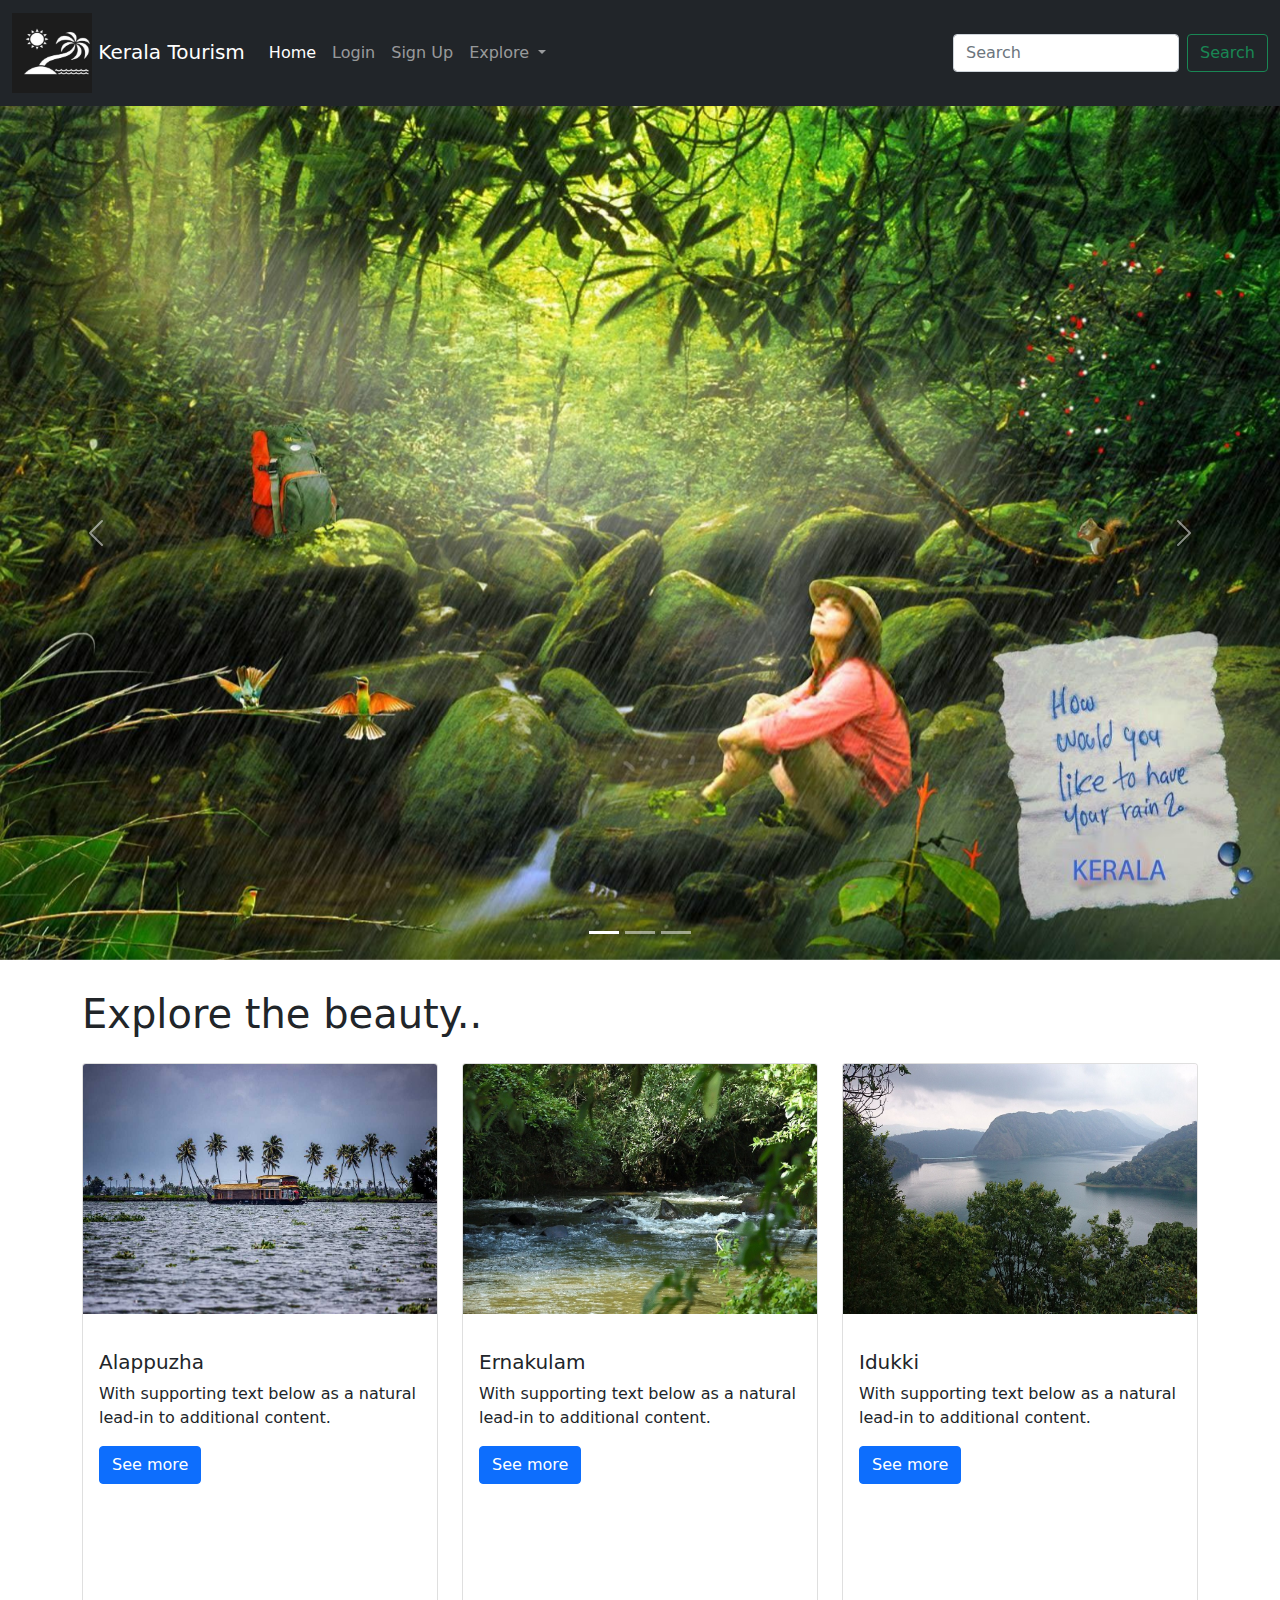
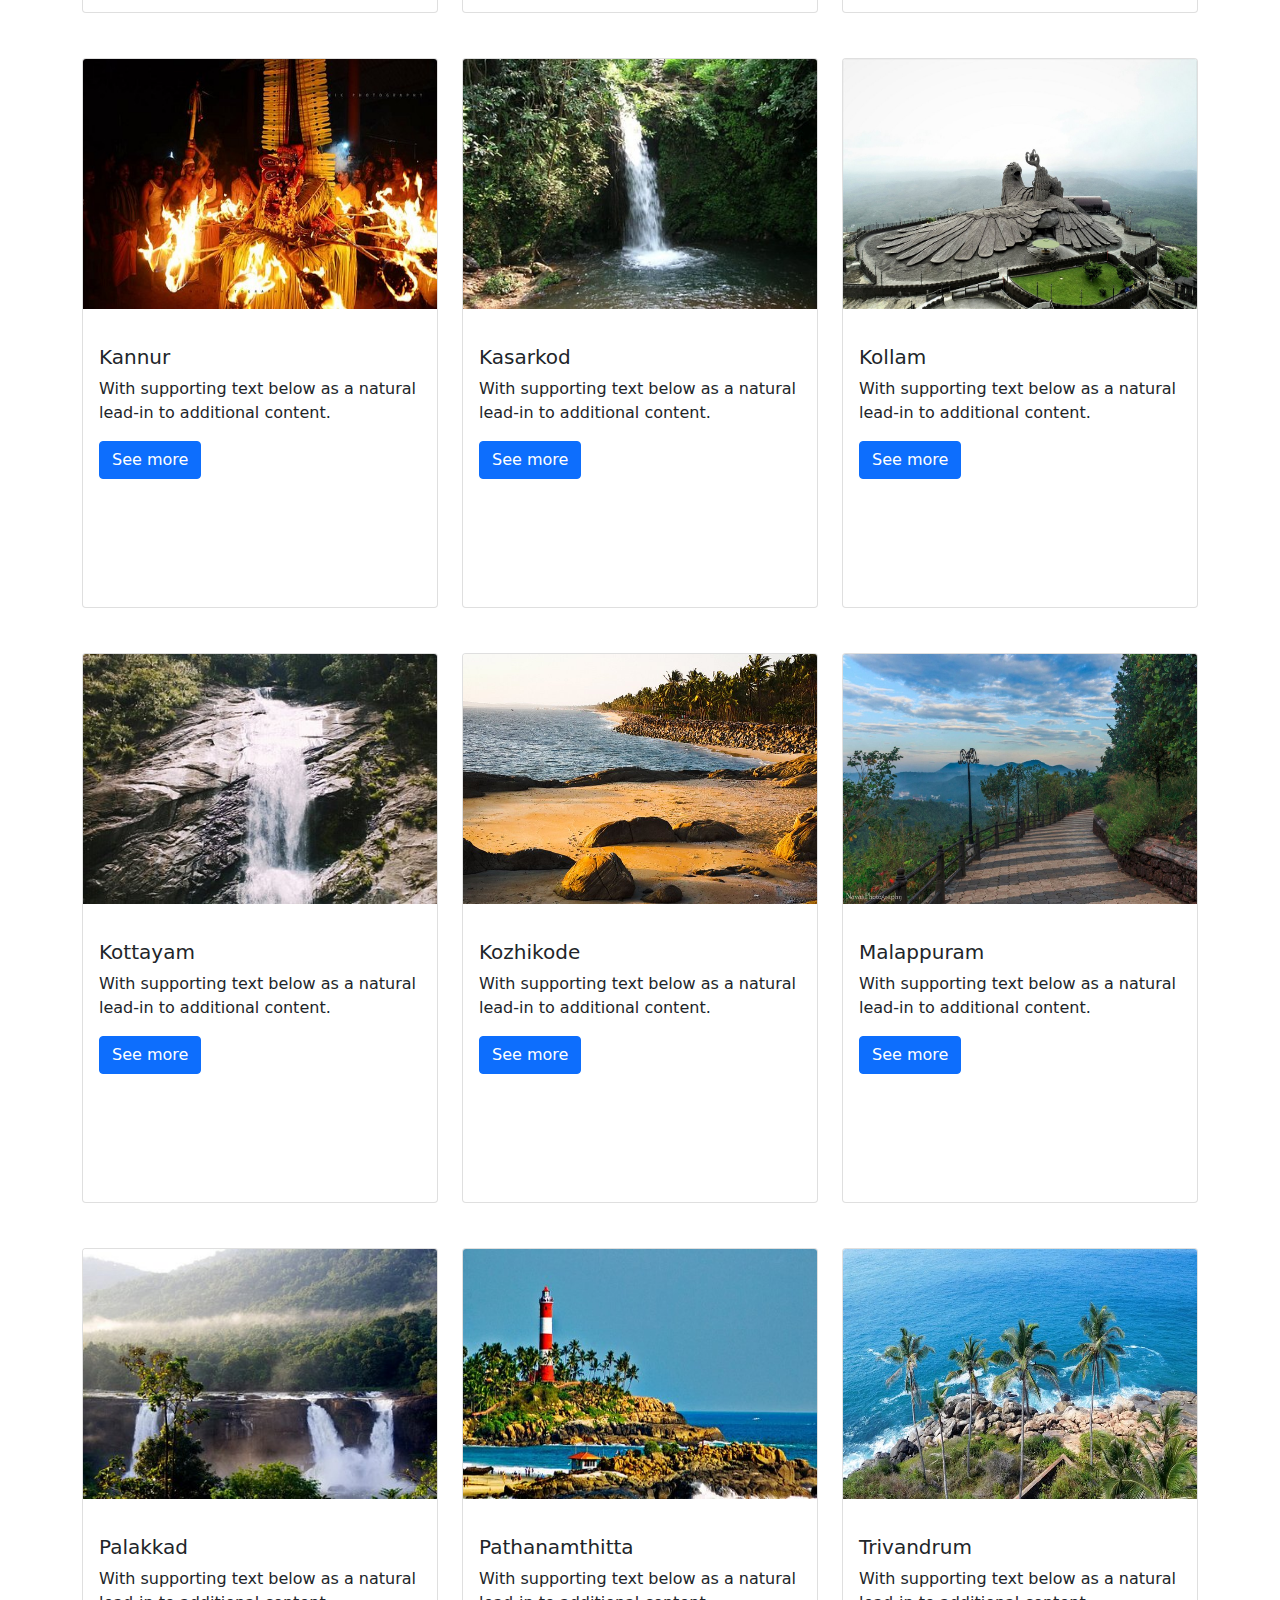
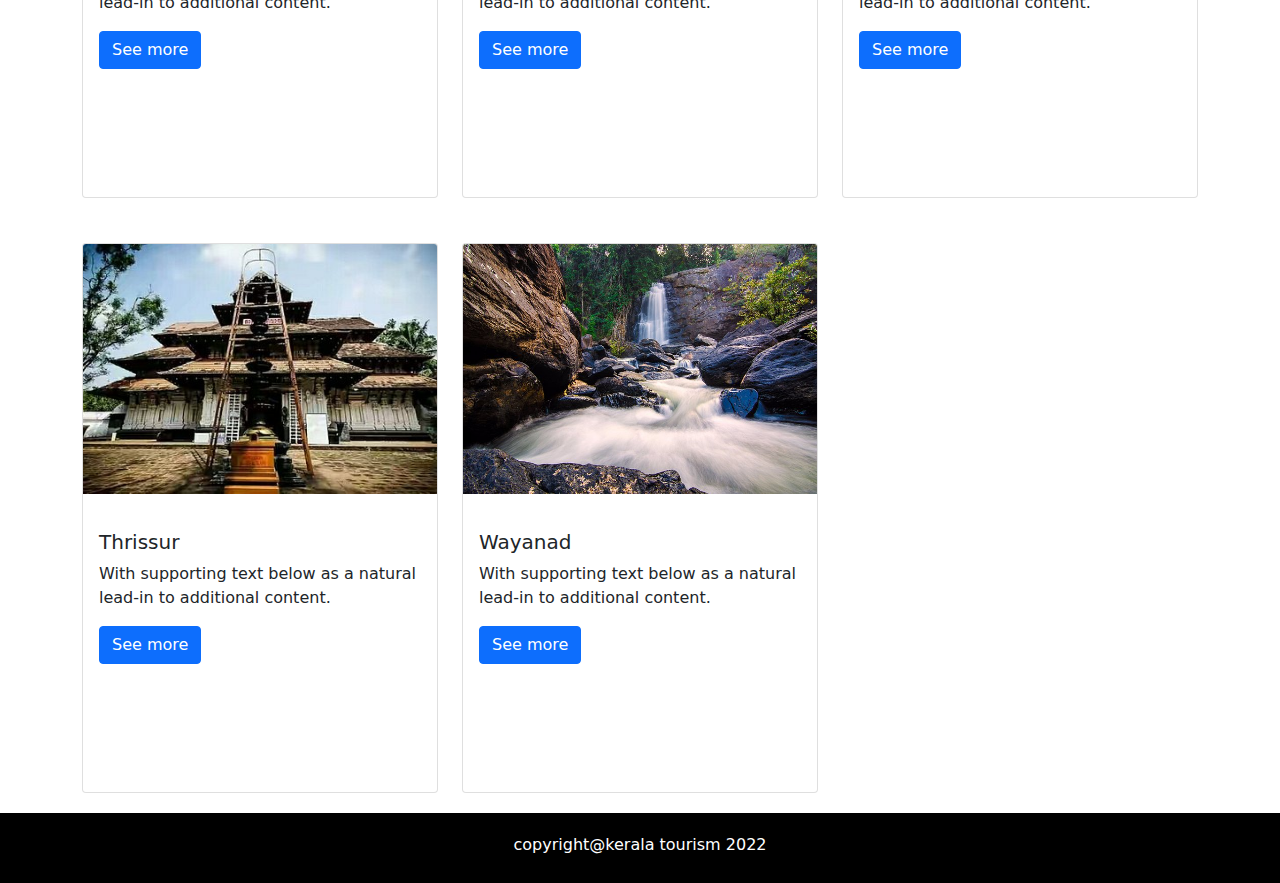
==== index.html @ 1385c90e "Initial commit" ====
<!DOCTYPE html>
<html lang="en">
<head>
    <meta charset="UTF-8">
    <meta http-equiv="X-UA-Compatible" content="IE=edge">
    <meta name="viewport" content="width=device-width, initial-scale=1.0">
    <link rel="stylesheet" href="./css/style.css">
    <script src="https://cdn.jsdelivr.net/npm/@popperjs/core@2.10.2/dist/umd/popper.min.js" integrity="sha384-7+zCNj/IqJ95wo16oMtfsKbZ9ccEh31eOz1HGyDuCQ6wgnyJNSYdrPa03rtR1zdB" crossorigin="anonymous"></script>
<script src="https://cdn.jsdelivr.net/npm/bootstrap@5.1.3/dist/js/bootstrap.min.js" integrity="sha384-QJHtvGhmr9XOIpI6YVutG+2QOK9T+ZnN4kzFN1RtK3zEFEIsxhlmWl5/YESvpZ13" crossorigin="anonymous"></script>
    <link rel="stylesheet" href="./css/bootstrap.min.css">
 
   
    <title>Kerala Tourism</title>
</head>
<body>
    <!-- header -->
    <nav class="navbar navbar-expand-lg navbar-dark bg-dark">
        <div class="container-fluid">
          <a class="navbar-brand" href="#">
            <img src="./images/black and white logo.png" alt="" width="80" height="80">
            Kerala  Tourism</a>
          <button class="navbar-toggler" type="button" data-bs-toggle="collapse" data-bs-target="#navbarSupportedContent" aria-controls="navbarSupportedContent" aria-expanded="false" aria-label="Toggle navigation">
            <span class="navbar-toggler-icon"></span>
          </button>
          <div class="collapse navbar-collapse" id="navbarSupportedContent">
            <ul class="navbar-nav me-auto mb-2 mb-lg-0">
              <li class="nav-item">
                <a class="nav-link active" aria-current="page" href="#">Home</a>
              </li>
              <li class="nav-item">
                <a class="nav-link" href="./login.html">Login</a>
              </li>
              <li class="nav-item">
                <a class="nav-link" href="./signup.html">Sign Up</a>
              </li>
              <li class="nav-item dropdown">
                <a class="nav-link dropdown-toggle" href="#" id="navbarDropdown" role="button" data-bs-toggle="dropdown" aria-expanded="false">
                  Explore
                </a>
                <ul class="dropdown-menu" aria-labelledby="navbarDropdown">
                  <li><a class="dropdown-item" href="./alappuzha.html">Alappuzha</a></li>
                  <li><a class="dropdown-item" href="./ernakulam.html">Ernakulam</a></li>
                  <li><a class="dropdown-item" href="./idukki.html">Idukki</a></li>
                  <li><a class="dropdown-item" href="./kannur.html">Kannur</a></li>
                  <li><a class="dropdown-item" href="./kasarkod.html">Kasaragod</a></li>
                  <li><a class="dropdown-item" href="#">Kollam</a></li>
                  <li><a class="dropdown-item" href="#">Kottayam</a></li>
                  <li><a class="dropdown-item" href="#">Kozhikode</a></li>
                  <li><a class="dropdown-item" href="#">Malappuram</a></li>
                  <li><a class="dropdown-item" href="#">Palakkad</a></li>
                  <li><a class="dropdown-item" href="#">Pathanamthitta</a></li>
                  <li><a class="dropdown-item" href="#">Thiruvananthapuram</a></li>
                  <li><a class="dropdown-item" href="#">Thrissur</a></li>
                  <li><a class="dropdown-item" href="#">Wayanad</a></li>
                  <li><hr class="dropdown-divider"></li>
                  <li><a class="dropdown-item" href="#">Need a place to stay?</a></li>
                </ul>
              </li>
             
            </ul>
            <form class="d-flex">
              <input class="form-control me-2" type="search" placeholder="Search" aria-label="Search">
              <button class="btn btn-outline-success" type="submit">Search</button>
            </form>
          </div>
        </div>
      </nav>
      <!-- header -->
      <!-- carousel -->
      
      <div id="carouselExampleIndicators" class="carousel slide" data-bs-ride="carousel">
        <div class="carousel-indicators">
          <button type="button" data-bs-target="#carouselExampleIndicators" data-bs-slide-to="0" class="active" aria-current="true" aria-label="Slide 1"></button>
          <button type="button" data-bs-target="#carouselExampleIndicators" data-bs-slide-to="1" aria-label="Slide 2"></button>
          <button type="button" data-bs-target="#carouselExampleIndicators" data-bs-slide-to="2" aria-label="Slide 3"></button>
        </div>
        <div class="carousel-inner">
          <div class="carousel-item active">
            <img src="./images/rain.jpg" class="d-block w-100" alt="...">
          </div>
          <div class="carousel-item">
            <img src="./images/elephant.jpg" class="d-block w-100" alt="...">
          </div>
          <div class="carousel-item">
            <img src="./images/kathakali new.jpg" class="d-block w-100" alt="...">
          </div>
        
        </div>
        <button class="carousel-control-prev" type="button" data-bs-target="#carouselExampleIndicators" data-bs-slide="prev">
          <span class="carousel-control-prev-icon" aria-hidden="true"></span>
          <span class="visually-hidden">Previous</span>
        </button>
        <button class="carousel-control-next" type="button" data-bs-target="#carouselExampleIndicators" data-bs-slide="next">
          <span class="carousel-control-next-icon" aria-hidden="true"></span>
          <span class="visually-hidden">Next</span>
        </button>
      </div>
   
      <!-- carousel -->
      <!-- content -->
      <div class="container col-lg-12">
          <h1>Explore the beauty..</h1>
        <div class="row" style="margin-top:25px">
            <div class="col-sm-4">
              <div class="card">
                <img src="./images/alapuzha.jpg" class="card-img-top" alt="..." height="250px">
                <div class="card-body">
                  <h5 class="card-title">Alappuzha</h5>
                  <p class="card-text">With supporting text below as a natural lead-in to additional content.</p>
                  <a href="#" class="btn btn-primary">See more</a>
                </div>
              </div>
            </div>
            <div class="col-sm-4">
              <div class="card">
                <img src="./images/ernakulam.jpg" class="card-img-top" alt="..." height="250px">
                <div class="card-body">
                  <h5 class="card-title">Ernakulam</h5>
                  <p class="card-text">With supporting text below as a natural lead-in to additional content.</p>
                  <a href="#" class="btn btn-primary">See more</a>
                </div>
              </div>
            </div>
            <div class="col-sm-4">
                <div class="card" >
                  <img src="./images/idukki.jpg" class="card-img-top" alt="... " height="250px">
                  <div class="card-body">
                    <h5 class="card-title">Idukki</h5>
                    <p class="card-text">With supporting text below as a natural lead-in to additional content.</p>
                    <a href="#" class="btn btn-primary">See more</a>
                  </div>
                </div>
              </div>
          </div>

          <div class="row" style="margin-top:25px">
            <div class="col-sm-4">
              <div class="card">
                <img src="./images/kannur.jpg" class="card-img-top" alt="... " height="250px">
                <div class="card-body">
                  <h5 class="card-title">Kannur</h5>
                  <p class="card-text">With supporting text below as a natural lead-in to additional content.</p>
                  <a href="#" class="btn btn-primary">See more</a>
                </div>
              </div>
            </div>
            <div class="col-sm-4">
              <div class="card">
                <img src="./images/kasarkod.jpg" class="card-img-top" alt="... " height="250px">
                <div class="card-body">
                  <h5 class="card-title">Kasarkod</h5>
                  <p class="card-text">With supporting text below as a natural lead-in to additional content.</p>
                  <a href="#" class="btn btn-primary">See more</a>
                </div>
              </div>
            </div>
            <div class="col-sm-4">
                <div class="card">
                  <img src="./images/kollam.jpg" class="card-img-top" alt="... " height="250px">
                  <div class="card-body">
                    <h5 class="card-title">Kollam</h5>
                    <p class="card-text">With supporting text below as a natural lead-in to additional content.</p>
                    <a href="#" class="btn btn-primary">See more</a>
                  </div>
                </div>
              </div>
          </div>

          <div class="row" style="margin-top:25px">
            <div class="col-sm-4">
              <div class="card">
                <img src="./images/kottayam.jpg" class="card-img-top" alt="... " height="250px">
                <div class="card-body">
                  <h5 class="card-title">Kottayam</h5>
                  <p class="card-text">With supporting text below as a natural lead-in to additional content.</p>
                  <a href="#" class="btn btn-primary">See more</a>
                </div>
              </div>
            </div>
            <div class="col-sm-4">
              <div class="card">
                <img src="./images/calicut.jpg" class="card-img-top" alt="... " height="250px">
                <div class="card-body">
                  <h5 class="card-title">Kozhikode</h5>
                  <p class="card-text">With supporting text below as a natural lead-in to additional content.</p>
                  <a href="#" class="btn btn-primary">See more</a>
                </div>
              </div>
            </div>
            <div class="col-sm-4">
                <div class="card">
                  <img src="./images/malappuram1.jpg" class="card-img-top" alt="... " height="250px">
                  <div class="card-body">
                    <h5 class="card-title">Malappuram</h5>
                    <p class="card-text">With supporting text below as a natural lead-in to additional content.</p>
                    <a href="#" class="btn btn-primary">See more</a>
                  </div>
                </div>
              </div>
          </div>
          <div class="row" style="margin-top:25px">
            <div class="col-sm-4">
              <div class="card">
                <img src="./images/palakkad.jpg" class="card-img-top" alt="... " height="250px">
                <div class="card-body">
                  <h5 class="card-title">Palakkad</h5>
                  <p class="card-text">With supporting text below as a natural lead-in to additional content.</p>
                  <a href="#" class="btn btn-primary">See more</a>
                </div>
              </div>
            </div>
            <div class="col-sm-4">
              <div class="card">
                <img src="./images/pathanamthitta.jpg" class="card-img-top" alt="... " height="250px">
                <div class="card-body">
                  <h5 class="card-title">Pathanamthitta</h5>
                  <p class="card-text">With supporting text below as a natural lead-in to additional content.</p>
                  <a href="#" class="btn btn-primary">See more</a>
                </div>
              </div>
            </div>
            <div class="col-sm-4">
                <div class="card">
                  <img src="./images/trivandrum.jpg" class="card-img-top" alt="... " height="250px">
                  <div class="card-body">
                    <h5 class="card-title">Trivandrum</h5>
                    <p class="card-text">With supporting text below as a natural lead-in to additional content.</p>
                    <a href="#" class="btn btn-primary">See more</a>
                  </div>
                </div>
              </div>
          </div>
          <div class="row" style="margin-top:25px">
            <div class="col-sm-4">
              <div class="card">
                <img src="./images/thrissur.jpg" class="card-img-top" alt="... " height="250px">
                <div class="card-body">
                  <h5 class="card-title">Thrissur</h5>
                  <p class="card-text">With supporting text below as a natural lead-in to additional content.</p>
                  <a href="#" class="btn btn-primary">See more</a>
                </div>
              </div>
            </div>
            <div class="col-sm-4">
              <div class="card">
                <img src="./images/wayanad.jpg" class="card-img-top" alt="... " height="250px">
                <div class="card-body">
                  <h5 class="card-title">Wayanad</h5>
                  <p class="card-text">With supporting text below as a natural lead-in to additional content.</p>
                  <a href="#" class="btn btn-primary">See more</a>
                </div>
              </div>
            </div>
           
          </div>
      </div>
      <!-- content -->
      <!-- footer -->
      <div class="footer" >
       <p>copyright@kerala tourism 2022</p>
      </div>
      <!-- footer -->
</body>
</html>
---- css/style.css ----
*{
    margin: 0;
    padding: 0;
}
.myMargin{
    margin: 25px;
}
.footer
{
    height: 70px;
    background-color: black;
    color: white;
   
}
.footer p{
    text-align: center;
    padding-top: 20px;
}
.login-content
{
    background-image: url("../images/f.jpg");
    background-size:cover;
    background-repeat:no-repeat;
    
   
    display: grid;
    place-items: center;

}.loginForm{
   
    background-color: white;
    opacity: 0.55;
    padding: 10px;
    margin-top: 40px;
   margin-bottom: 50px;


}
.loginForm h4{
    text-align:center;
}
.signUpForm{
    margin-left: 150px;
    background-color: white;
    opacity: 0.55;
    padding: 10px;
    height:550px;
}
.signUpForm h4{
    text-align:center;
}
.container{
    padding-top: 30px;
}
.card{
    height: 550px;
    margin-bottom: 20px;;
}
.card-body
{
    margin-top: 20px;
}
.district{
    padding-top: 20px;
    padding-left: 50px;
    padding-right: 50px;
    padding-bottom: 20px;
}
.district h1{
    text-align: center;
}
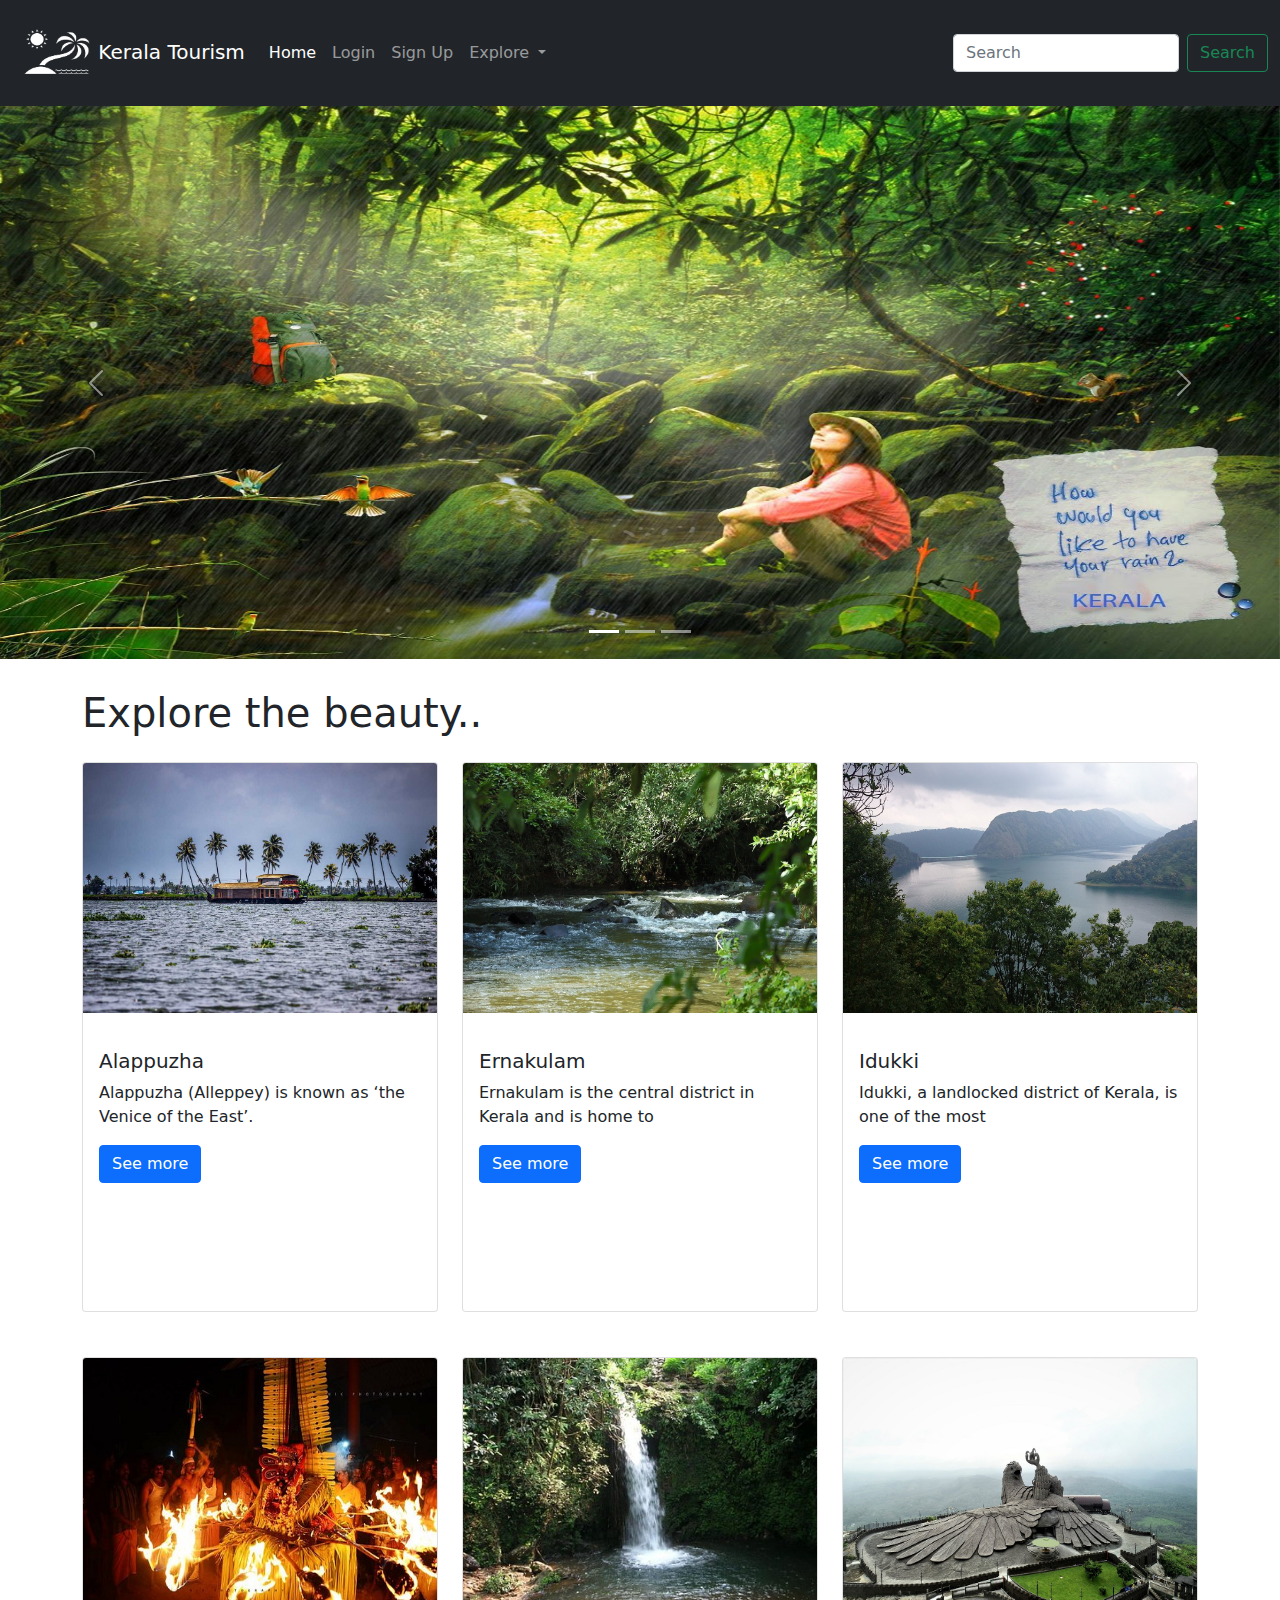
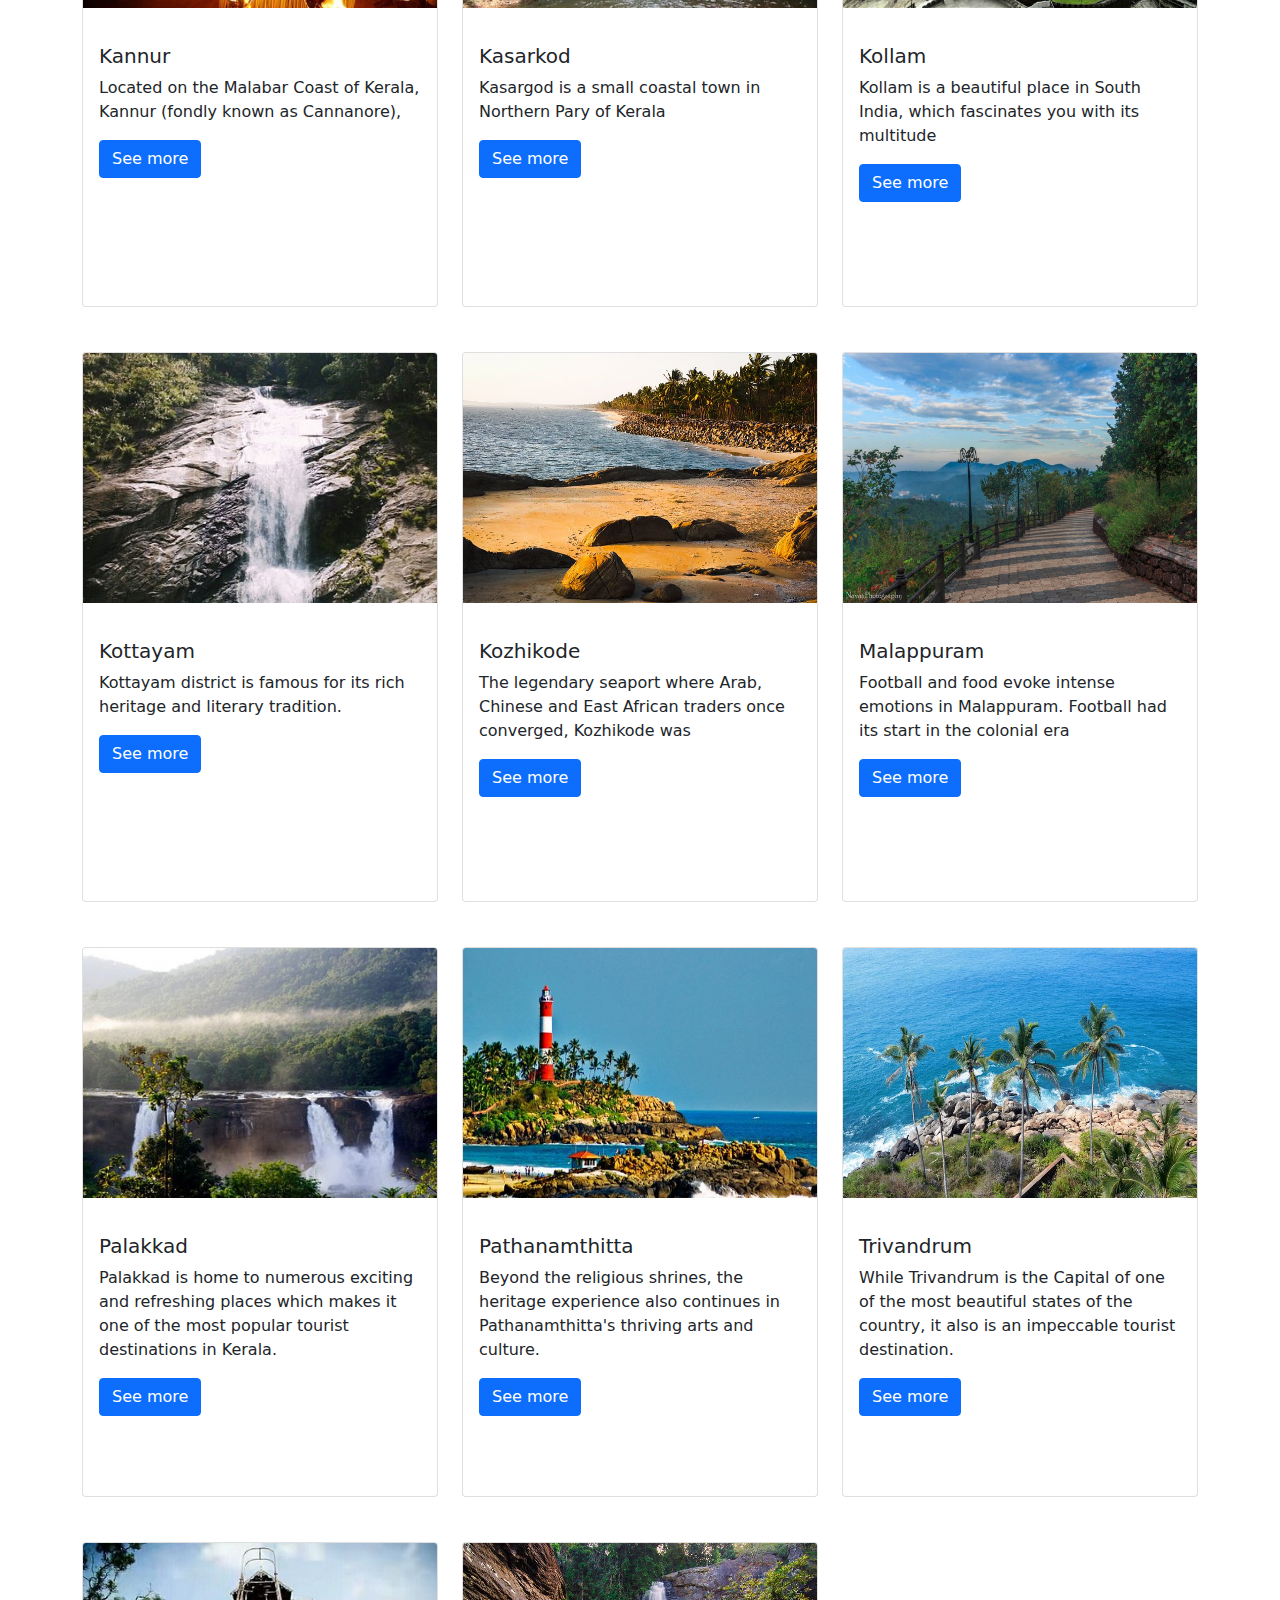
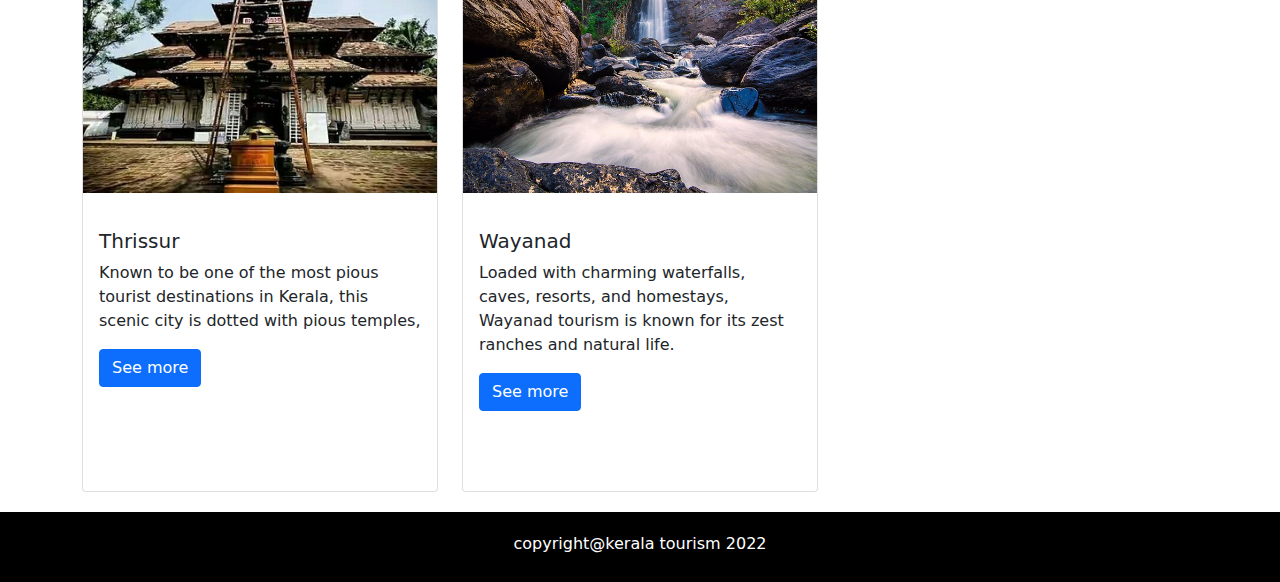
==== commit 3a64cdd2: "validation added" ====
--- a/index.html
+++ b/index.html
@@ -14,16 +14,16 @@
 </head>
 <body>
     <!-- header -->
-    <nav class="navbar navbar-expand-lg navbar-dark bg-dark">
+    <nav class="navbar navbar-expand-lg navbar-dark bg-dark ">
         <div class="container-fluid">
           <a class="navbar-brand" href="#">
-            <img src="./images/black and white logo.png" alt="" width="80" height="80">
+            <img src="./images/transparent logo.png" alt="" width="80" height="80">
             Kerala  Tourism</a>
           <button class="navbar-toggler" type="button" data-bs-toggle="collapse" data-bs-target="#navbarSupportedContent" aria-controls="navbarSupportedContent" aria-expanded="false" aria-label="Toggle navigation">
             <span class="navbar-toggler-icon"></span>
           </button>
-          <div class="collapse navbar-collapse" id="navbarSupportedContent">
-            <ul class="navbar-nav me-auto mb-2 mb-lg-0">
+          <div class="collapse navbar-collapse "  id="navbarSupportedContent">
+            <ul class="navbar-nav me-auto mb-2 mb-lg-0 ">
               <li class="nav-item">
                 <a class="nav-link active" aria-current="page" href="#">Home</a>
               </li>
@@ -67,7 +67,7 @@
       </nav>
       <!-- header -->
       <!-- carousel -->
-      
+      <div>
       <div id="carouselExampleIndicators" class="carousel slide" data-bs-ride="carousel">
         <div class="carousel-indicators">
           <button type="button" data-bs-target="#carouselExampleIndicators" data-bs-slide-to="0" class="active" aria-current="true" aria-label="Slide 1"></button>
@@ -75,13 +75,13 @@
           <button type="button" data-bs-target="#carouselExampleIndicators" data-bs-slide-to="2" aria-label="Slide 3"></button>
         </div>
         <div class="carousel-inner">
-          <div class="carousel-item active">
-            <img src="./images/rain.jpg" class="d-block w-100" alt="...">
-          </div>
-          <div class="carousel-item">
+          <div class="carousel-item active carouselImage">
+            <img src="./images/rain.jpg" class="d-block w-100" alt="..." >
+          </div>
+          <div class="carousel-item carouselImage">
             <img src="./images/elephant.jpg" class="d-block w-100" alt="...">
           </div>
-          <div class="carousel-item">
+          <div class="carousel-item carouselImage">
             <img src="./images/kathakali new.jpg" class="d-block w-100" alt="...">
           </div>
         
@@ -95,7 +95,7 @@
           <span class="visually-hidden">Next</span>
         </button>
       </div>
-   
+   </div>
       <!-- carousel -->
       <!-- content -->
       <div class="container col-lg-12">
@@ -106,8 +106,8 @@
                 <img src="./images/alapuzha.jpg" class="card-img-top" alt="..." height="250px">
                 <div class="card-body">
                   <h5 class="card-title">Alappuzha</h5>
-                  <p class="card-text">With supporting text below as a natural lead-in to additional content.</p>
-                  <a href="#" class="btn btn-primary">See more</a>
+                  <p class="card-text">Alappuzha (Alleppey) is known as ‘the Venice of the East’.</p>
+                  <a href="./alappuzha.html" class="btn btn-primary">See more</a>
                 </div>
               </div>
             </div>
@@ -116,8 +116,8 @@
                 <img src="./images/ernakulam.jpg" class="card-img-top" alt="..." height="250px">
                 <div class="card-body">
                   <h5 class="card-title">Ernakulam</h5>
-                  <p class="card-text">With supporting text below as a natural lead-in to additional content.</p>
-                  <a href="#" class="btn btn-primary">See more</a>
+                  <p class="card-text">Ernakulam is the central district in Kerala and is home to</p>
+                  <a href="./ernakulam.html" class="btn btn-primary">See more</a>
                 </div>
               </div>
             </div>
@@ -126,8 +126,8 @@
                   <img src="./images/idukki.jpg" class="card-img-top" alt="... " height="250px">
                   <div class="card-body">
                     <h5 class="card-title">Idukki</h5>
-                    <p class="card-text">With supporting text below as a natural lead-in to additional content.</p>
-                    <a href="#" class="btn btn-primary">See more</a>
+                    <p class="card-text">Idukki, a landlocked district of Kerala, is one of the most </p>
+                    <a href="./idukki.html" class="btn btn-primary">See more</a>
                   </div>
                 </div>
               </div>
@@ -139,8 +139,8 @@
                 <img src="./images/kannur.jpg" class="card-img-top" alt="... " height="250px">
                 <div class="card-body">
                   <h5 class="card-title">Kannur</h5>
-                  <p class="card-text">With supporting text below as a natural lead-in to additional content.</p>
-                  <a href="#" class="btn btn-primary">See more</a>
+                  <p class="card-text">Located on the Malabar Coast of Kerala, Kannur (fondly known as Cannanore),</p>
+                  <a href="./kannur.html" class="btn btn-primary">See more</a>
                 </div>
               </div>
             </div>
@@ -149,8 +149,8 @@
                 <img src="./images/kasarkod.jpg" class="card-img-top" alt="... " height="250px">
                 <div class="card-body">
                   <h5 class="card-title">Kasarkod</h5>
-                  <p class="card-text">With supporting text below as a natural lead-in to additional content.</p>
-                  <a href="#" class="btn btn-primary">See more</a>
+                  <p class="card-text">Kasargod is a small coastal town in Northern Pary of Kerala</p>
+                  <a href="./kasarkod.html" class="btn btn-primary">See more</a>
                 </div>
               </div>
             </div>
@@ -159,7 +159,7 @@
                   <img src="./images/kollam.jpg" class="card-img-top" alt="... " height="250px">
                   <div class="card-body">
                     <h5 class="card-title">Kollam</h5>
-                    <p class="card-text">With supporting text below as a natural lead-in to additional content.</p>
+                    <p class="card-text">Kollam is a beautiful place in South India, which fascinates you with its multitude </p>
                     <a href="#" class="btn btn-primary">See more</a>
                   </div>
                 </div>
@@ -172,7 +172,7 @@
                 <img src="./images/kottayam.jpg" class="card-img-top" alt="... " height="250px">
                 <div class="card-body">
                   <h5 class="card-title">Kottayam</h5>
-                  <p class="card-text">With supporting text below as a natural lead-in to additional content.</p>
+                  <p class="card-text">Kottayam district is famous for its rich heritage and literary tradition.</p>
                   <a href="#" class="btn btn-primary">See more</a>
                 </div>
               </div>
@@ -182,7 +182,7 @@
                 <img src="./images/calicut.jpg" class="card-img-top" alt="... " height="250px">
                 <div class="card-body">
                   <h5 class="card-title">Kozhikode</h5>
-                  <p class="card-text">With supporting text below as a natural lead-in to additional content.</p>
+                  <p class="card-text">The legendary seaport where Arab, Chinese and East African traders once converged, Kozhikode was</p>
                   <a href="#" class="btn btn-primary">See more</a>
                 </div>
               </div>
@@ -192,7 +192,7 @@
                   <img src="./images/malappuram1.jpg" class="card-img-top" alt="... " height="250px">
                   <div class="card-body">
                     <h5 class="card-title">Malappuram</h5>
-                    <p class="card-text">With supporting text below as a natural lead-in to additional content.</p>
+                    <p class="card-text">Football and food evoke intense emotions in Malappuram. Football had its start in the colonial era</p>
                     <a href="#" class="btn btn-primary">See more</a>
                   </div>
                 </div>
@@ -204,7 +204,7 @@
                 <img src="./images/palakkad.jpg" class="card-img-top" alt="... " height="250px">
                 <div class="card-body">
                   <h5 class="card-title">Palakkad</h5>
-                  <p class="card-text">With supporting text below as a natural lead-in to additional content.</p>
+                  <p class="card-text">Palakkad is home to numerous exciting and refreshing places which makes it one of the most popular tourist destinations in Kerala.</p>
                   <a href="#" class="btn btn-primary">See more</a>
                 </div>
               </div>
@@ -214,7 +214,7 @@
                 <img src="./images/pathanamthitta.jpg" class="card-img-top" alt="... " height="250px">
                 <div class="card-body">
                   <h5 class="card-title">Pathanamthitta</h5>
-                  <p class="card-text">With supporting text below as a natural lead-in to additional content.</p>
+                  <p class="card-text">Beyond the religious shrines, the heritage experience also continues in Pathanamthitta's thriving arts and culture. </p>
                   <a href="#" class="btn btn-primary">See more</a>
                 </div>
               </div>
@@ -224,7 +224,7 @@
                   <img src="./images/trivandrum.jpg" class="card-img-top" alt="... " height="250px">
                   <div class="card-body">
                     <h5 class="card-title">Trivandrum</h5>
-                    <p class="card-text">With supporting text below as a natural lead-in to additional content.</p>
+                    <p class="card-text">While Trivandrum is the Capital of one of the most beautiful states of the country, it also is an impeccable tourist destination.</p>
                     <a href="#" class="btn btn-primary">See more</a>
                   </div>
                 </div>
@@ -236,7 +236,7 @@
                 <img src="./images/thrissur.jpg" class="card-img-top" alt="... " height="250px">
                 <div class="card-body">
                   <h5 class="card-title">Thrissur</h5>
-                  <p class="card-text">With supporting text below as a natural lead-in to additional content.</p>
+                  <p class="card-text">Known to be one of the most pious tourist destinations in Kerala, this scenic city is dotted with pious temples,</p>
                   <a href="#" class="btn btn-primary">See more</a>
                 </div>
               </div>
@@ -246,7 +246,7 @@
                 <img src="./images/wayanad.jpg" class="card-img-top" alt="... " height="250px">
                 <div class="card-body">
                   <h5 class="card-title">Wayanad</h5>
-                  <p class="card-text">With supporting text below as a natural lead-in to additional content.</p>
+                  <p class="card-text">Loaded with charming waterfalls, caves, resorts, and homestays, Wayanad tourism is known for its zest ranches and natural life. </p>
                   <a href="#" class="btn btn-primary">See more</a>
                 </div>
               </div>
--- a/css/style.css
+++ b/css/style.css
@@ -17,34 +17,70 @@
     padding-top: 20px;
 }
 .login-content
-{
-    background-image: url("../images/f.jpg");
+ {
+    background-image: url("../images/f.jpg"); 
     background-size:cover;
     background-repeat:no-repeat;
-    
+    /* background-attachment: fixed; */
    
     display: grid;
     place-items: center;
 
 }.loginForm{
    
-    background-color: white;
-    opacity: 0.55;
+    background-color:black;
+    opacity: 0.6;
     padding: 10px;
     margin-top: 40px;
    margin-bottom: 50px;
+   color:white;
+   
 
 
 }
 .loginForm h4{
     text-align:center;
 }
+#loginform{
+box-shadow: rgba(0, 0, 0, 0.25) 0px 14px 28px, rgba(0, 0, 0, 0.22) 0px 10px 10px;
+
+}
+.fa {
+    padding: 20px;
+    font-size: 30px;
+    width: 50px;
+    text-align: center;
+    text-decoration: none;
+    margin: 5px 2px;
+  }
+  
+  .fa:hover {
+      opacity: 0.7;
+      color:white
+  }
+  
+  .fa-facebook {
+    background:darkblue;
+    color: white;
+    width:130px;
+    height: 50px;
+    z-index: 999;
+  }
+ 
+  
+  .fa-google {
+    background-color: red;
+    color: white;
+    width: 130px;
+    height: 50px;
+    z-index: 999;
+  }
 .signUpForm{
     margin-left: 150px;
     background-color: white;
     opacity: 0.55;
     padding: 10px;
-    height:550px;
+    height:1000px;
 }
 .signUpForm h4{
     text-align:center;
@@ -69,3 +105,23 @@
 .district h1{
     text-align: center;
 }
+.displaybadge{
+    margin-top: 5%; 
+    display: none; 
+    text-align :center;
+}
+#alerterror{
+    display: none;
+}
+.carouselImage img{
+    width: auto;
+    height: 553px;
+    max-height: 553px;
+}
+@media only screen and (max-device-width: 768px) {
+    .carouselImage img{
+        width: auto;
+        height: 300px;
+        max-height: 300px;;
+    }
+ }
